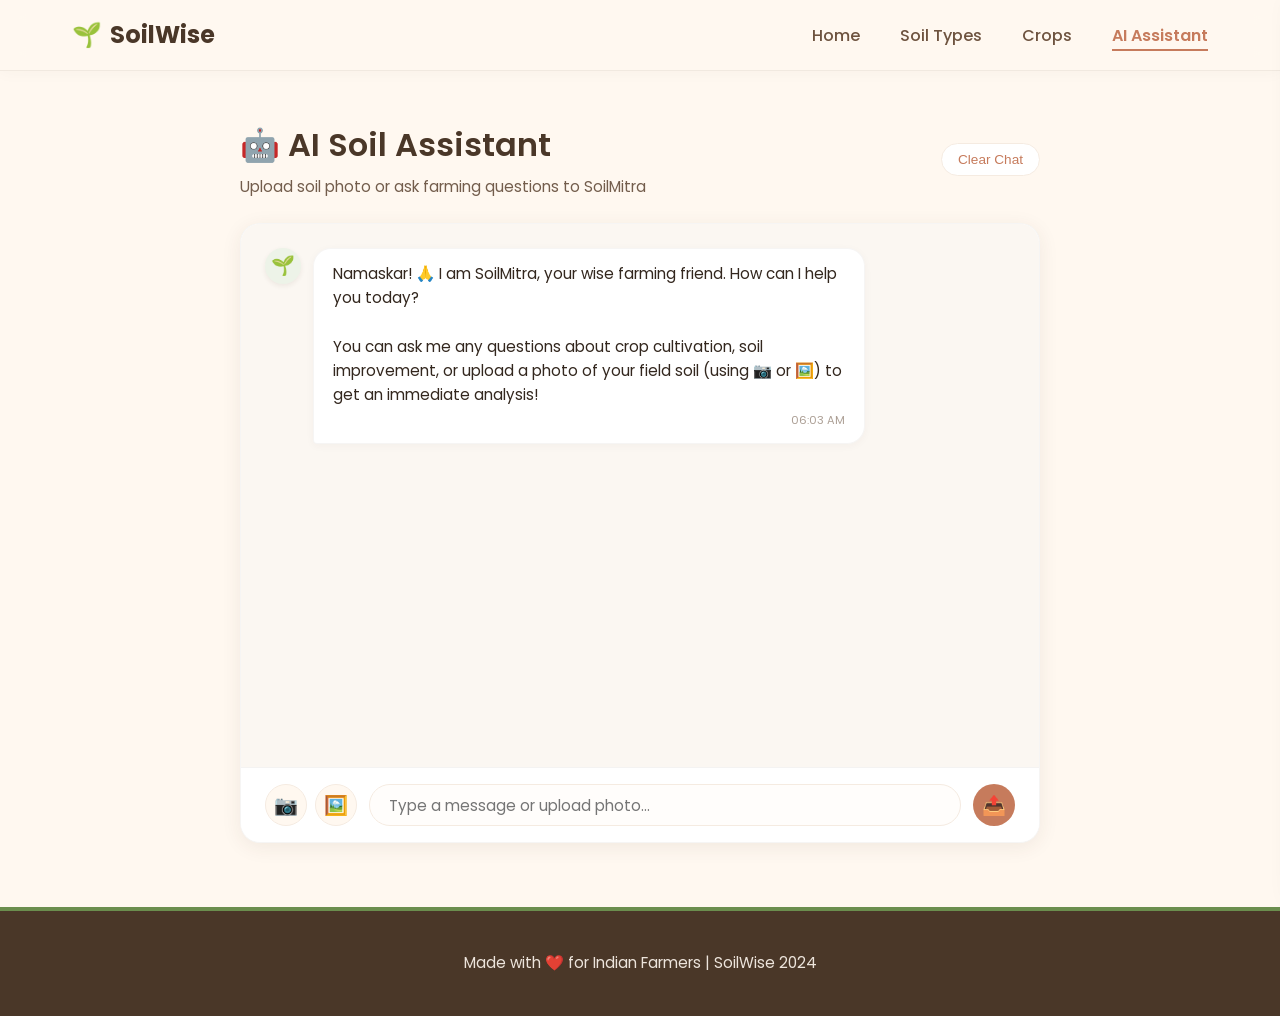
==== ai-assistant.html @ 94078073 "Add files via upload" ====
<!DOCTYPE html>
<html lang="en">
<head>
  <meta charset="UTF-8">
  <meta name="viewport" content="width=device-width, initial-scale=1.0">
  <title>AI Soil Assistant - SoilWise 🌱</title>
  <meta name="description" content="Talk to SoilMitra, your AI farming expert. Upload a soil photo or ask farming questions for instant advice.">
  <link rel="stylesheet" href="style.css">
</head>
<body>

  <!-- Header & Sticky Navbar -->
  <header>
    <nav class="navbar">
      <a href="index.html" class="nav-logo" id="nav-logo">
        <span>🌱</span> SoilWise
      </a>
      <ul class="nav-links">
        <li><a href="index.html" id="nav-home">Home</a></li>
        <li><a href="soil-types.html" id="nav-soils">Soil Types</a></li>
        <li><a href="crops.html" id="nav-crops">Crops</a></li>
        <li><a href="ai-assistant.html" id="nav-assistant">AI Assistant</a></li>
      </ul>
      <button class="hamburger" id="hamburger-menu" aria-label="Toggle Navigation menu">
        <span></span>
        <span></span>
        <span></span>
      </button>
    </nav>
  </header>

  <!-- Mobile Sidebar Menu -->
  <div class="sidebar-overlay" id="sidebar-overlay"></div>
  <aside class="sidebar" id="sidebar-menu">
    <ul class="sidebar-links">
      <li><a href="index.html" id="side-home">Home</a></li>
      <li><a href="soil-types.html" id="side-soils">Soil Types</a></li>
      <li><a href="crops.html" id="side-crops">Crops</a></li>
      <li><a href="ai-assistant.html" id="side-assistant">AI Assistant</a></li>
    </ul>
  </aside>

  <!-- Hidden File Inputs -->
  <input type="file" id="camera-input" capture="environment" accept="image/*" style="display: none;">
  <input type="file" id="gallery-input" accept="image/*" style="display: none;">

  <!-- Main Chat Container -->
  <main class="container">
    <div class="assistant-layout">
      
      <!-- Top header area inside the layout -->
      <div class="assistant-header animate-fade-in">
        <div class="assistant-title-area">
          <h1>🤖 AI Soil Assistant</h1>
          <p class="assistant-subtitle">Upload soil photo or ask farming questions to SoilMitra</p>
        </div>
        <div class="assistant-controls">
          <button class="btn-clear-chat" id="clear-chat-btn" title="Clear chat history">Clear Chat</button>
        </div>
      </div>

      <!-- Chat Room Container -->
      <div class="chat-container animate-fade-in" style="animation-delay: 0.1s;">
        
        <!-- Chat message bubbles -->
        <div class="chat-history" id="chat-history">
          <!-- Filled dynamically by JavaScript -->
        </div>

        <!-- Image upload preview area (appears above typing input) -->
        <div class="preview-thumbnail-container" id="preview-thumbnail-container">
          <div class="preview-image-wrapper">
            <img src="" alt="Selected soil image preview" id="preview-image-element" class="preview-image">
            <button class="btn-remove-preview" id="remove-preview-btn" aria-label="Remove image">&times;</button>
          </div>
          <span class="preview-text">Soil photo ready to analyze</span>
        </div>

        <!-- Text/Action input panel at bottom -->
        <div class="chat-input-bar">
          <div class="image-upload-btns">
            <button class="icon-upload-btn" id="camera-btn" title="Take a photo with camera" aria-label="Camera upload">📷</button>
            <button class="icon-upload-btn" id="gallery-btn" title="Choose from gallery" aria-label="Gallery upload">🖼️</button>
          </div>
          
          <input type="text" id="chat-message-input" class="chat-textarea" placeholder="Type a message or upload photo..." autocomplete="off">
          
          <button class="btn-send" id="send-msg-btn" aria-label="Send message">📤</button>
        </div>

      </div>

    </div>
  </main>



  <!-- Footer -->
  <footer>
    <div class="footer-content">
      <p class="footer-text">Made with ❤️ for Indian Farmers | SoilWise 2024</p>
    </div>
  </footer>

  <script src="script.js"></script>
  <script src="ai-assistant.js"></script>
</body>
</html>
---- style.css ----
@import url('https://fonts.googleapis.com/css2?family=Poppins:wght@300;400;500;600;700&display=swap');

/* CSS Variables */
:root {
  --color-terracotta: #C67B5C;
  --color-terracotta-hover: #B26A4C;
  --color-terracotta-light: #F9EBE6;
  --color-cream: #FFF8F0;
  --color-deep-brown: #4A3728;
  --color-deep-brown-light: #6E533F;
  --color-olive-green: #6B8E4E;
  --color-olive-green-hover: #5A7841;
  --color-olive-green-light: #EDF3E8;
  --color-card-bg: #FFFFFF;
  --color-beige: #F5EBE1;
  --color-text-main: #33271E;
  --color-text-muted: #735D4C;
  --color-shadow: rgba(74, 55, 40, 0.08);
  --color-shadow-hover: rgba(74, 55, 40, 0.15);
  --font-family: 'Poppins', sans-serif;
  --border-radius-lg: 20px;
  --border-radius-md: 12px;
  --border-radius-sm: 8px;
  --transition-speed: 0.3s;
}

/* Global Reset */
* {
  box-sizing: border-box;
  margin: 0;
  padding: 0;
}

html {
  scroll-behavior: smooth;
}

body {
  font-family: var(--font-family);
  background-color: var(--color-cream);
  color: var(--color-text-main);
  line-height: 1.6;
  overflow-x: hidden;
}

/* Custom Scrollbar */
::-webkit-scrollbar {
  width: 8px;
}
::-webkit-scrollbar-track {
  background: var(--color-cream);
}
::-webkit-scrollbar-thumb {
  background: var(--color-terracotta);
  border-radius: 4px;
}
::-webkit-scrollbar-thumb:hover {
  background: var(--color-deep-brown);
}

/* Typography */
h1, h2, h3, h4, h5, h6 {
  color: var(--color-deep-brown);
  font-weight: 600;
  margin-bottom: 0.5rem;
}

a {
  text-decoration: none;
  color: inherit;
}

/* Header & Navigation */
header {
  position: sticky;
  top: 0;
  z-index: 100;
  background: rgba(255, 248, 240, 0.85);
  backdrop-filter: blur(12px);
  -webkit-backdrop-filter: blur(12px);
  border-bottom: 1px solid rgba(74, 55, 40, 0.08);
  box-shadow: 0 2px 15px rgba(74, 55, 40, 0.03);
}

.navbar {
  max-width: 1200px;
  margin: 0 auto;
  padding: 1rem 2rem;
  display: flex;
  justify-content: space-between;
  align-items: center;
}

.nav-logo {
  font-size: 1.5rem;
  font-weight: 700;
  color: var(--color-deep-brown);
  display: flex;
  align-items: center;
  gap: 0.5rem;
  transition: transform var(--transition-speed);
}
.nav-logo:hover {
  transform: scale(1.02);
}

.nav-links {
  display: flex;
  gap: 2.5rem;
  list-style: none;
  align-items: center;
}

.nav-links a {
  font-weight: 500;
  color: var(--color-deep-brown-light);
  position: relative;
  padding: 0.3rem 0;
  transition: color var(--transition-speed);
}

.nav-links a:hover {
  color: var(--color-terracotta);
}

.nav-links a::after {
  content: '';
  position: absolute;
  bottom: 0;
  left: 0;
  width: 0;
  height: 2px;
  background-color: var(--color-terracotta);
  transition: width var(--transition-speed);
}

.nav-links a:hover::after,
.nav-links a.active::after {
  width: 100%;
}

.nav-links a.active {
  color: var(--color-terracotta);
  font-weight: 600;
}

/* Mobile Nav Styles */
.hamburger {
  display: none;
  cursor: pointer;
  background: none;
  border: none;
  z-index: 102;
  padding: 0.5rem;
}

.hamburger span {
  display: block;
  width: 25px;
  height: 3px;
  background-color: var(--color-deep-brown);
  margin: 5px 0;
  transition: all var(--transition-speed) ease-in-out;
  border-radius: 2px;
}

/* Hamburger Animations */
.hamburger.active span:nth-child(1) {
  transform: translateY(8px) rotate(45deg);
  background-color: var(--color-terracotta);
}
.hamburger.active span:nth-child(2) {
  opacity: 0;
}
.hamburger.active span:nth-child(3) {
  transform: translateY(-8px) rotate(-45deg);
  background-color: var(--color-terracotta);
}

.sidebar-overlay {
  position: fixed;
  top: 0;
  left: 0;
  width: 100%;
  height: 100%;
  background: rgba(0, 0, 0, 0.4);
  opacity: 0;
  pointer-events: none;
  transition: opacity var(--transition-speed);
  z-index: 100;
}

.sidebar-overlay.active {
  opacity: 1;
  pointer-events: auto;
}

.sidebar {
  position: fixed;
  top: 0;
  right: -300px;
  width: 280px;
  height: 100%;
  background-color: var(--color-cream);
  z-index: 101;
  box-shadow: -5px 0 25px rgba(74, 55, 40, 0.1);
  padding: 6rem 2rem 2rem 2rem;
  display: flex;
  flex-direction: column;
  gap: 2rem;
  transition: right var(--transition-speed) cubic-bezier(0.16, 1, 0.3, 1);
}

.sidebar.active {
  right: 0;
}

.sidebar-links {
  list-style: none;
  display: flex;
  flex-direction: column;
  gap: 1.5rem;
}

.sidebar-links a {
  font-size: 1.2rem;
  font-weight: 500;
  color: var(--color-deep-brown);
  display: block;
  padding: 0.5rem 0;
  border-bottom: 1px solid rgba(74, 55, 40, 0.05);
  transition: color var(--transition-speed), padding-left var(--transition-speed);
}

.sidebar-links a:hover {
  color: var(--color-terracotta);
  padding-left: 8px;
}

.sidebar-links a.active {
  color: var(--color-terracotta);
  font-weight: 600;
  border-bottom: 2px solid var(--color-terracotta);
}

/* Layout Utilities */
.container {
  max-width: 1200px;
  margin: 0 auto;
  padding: 3rem 2rem;
}

/* Buttons */
.btn {
  display: inline-flex;
  align-items: center;
  justify-content: center;
  padding: 0.8rem 1.8rem;
  border-radius: var(--border-radius-md);
  font-family: var(--font-family);
  font-weight: 500;
  font-size: 1rem;
  cursor: pointer;
  transition: all var(--transition-speed);
  border: none;
  gap: 0.5rem;
}

.btn-primary {
  background-color: var(--color-terracotta);
  color: #FFFFFF;
}

.btn-primary:hover {
  background-color: var(--color-terracotta-hover);
  transform: translateY(-2px);
  box-shadow: 0 4px 12px rgba(198, 123, 92, 0.3);
}

.btn-secondary {
  background-color: transparent;
  color: var(--color-deep-brown);
  border: 2px solid var(--color-deep-brown);
}

.btn-secondary:hover {
  background-color: var(--color-deep-brown);
  color: var(--color-cream);
  transform: translateY(-2px);
}

.btn-olive {
  background-color: var(--color-olive-green);
  color: #FFFFFF;
}

.btn-olive:hover {
  background-color: var(--color-olive-green-hover);
  transform: translateY(-2px);
  box-shadow: 0 4px 12px rgba(107, 142, 78, 0.3);
}

/* Responsive Grid */
.grid-2 {
  display: grid;
  grid-template-columns: repeat(2, 1fr);
  gap: 2rem;
}

.grid-3 {
  display: grid;
  grid-template-columns: repeat(3, 1fr);
  gap: 2rem;
}

.grid-4 {
  display: grid;
  grid-template-columns: repeat(4, 1fr);
  gap: 1.5rem;
}

/* Footer styling */
footer {
  background-color: var(--color-deep-brown);
  color: var(--color-cream);
  text-align: center;
  padding: 2.5rem 2rem;
  margin-top: auto;
  border-top: 4px solid var(--color-olive-green);
}

.footer-content {
  max-width: 1200px;
  margin: 0 auto;
  display: flex;
  flex-direction: column;
  gap: 0.5rem;
}

.footer-text {
  font-size: 0.95rem;
  opacity: 0.9;
}

/* Animations */
@keyframes fadeIn {
  from { opacity: 0; transform: translateY(15px); }
  to { opacity: 1; transform: translateY(0); }
}

.animate-fade-in {
  animation: fadeIn 0.6s cubic-bezier(0.16, 1, 0.3, 1) forwards;
}

/* Responsive media queries */
@media (max-width: 992px) {
  .grid-3 {
    grid-template-columns: repeat(2, 1fr);
  }
  .grid-4 {
    grid-template-columns: repeat(2, 1fr);
  }
}

@media (max-width: 768px) {
  .navbar {
    padding: 1rem 1.5rem;
  }
  .nav-links {
    display: none;
  }
  .hamburger {
    display: block;
  }
  .grid-2, .grid-3, .grid-4 {
    grid-template-columns: 1fr;
    gap: 1.5rem;
  }
  .container {
    padding: 2rem 1.25rem;
  }
}

/* ==========================================================================
   Home Page Styles
   ========================================================================== */
.hero-section {
  text-align: center;
  padding: 5rem 2rem 4rem 2rem;
  background: linear-gradient(135deg, rgba(107, 142, 78, 0.08) 0%, rgba(198, 123, 92, 0.08) 100%);
  border-bottom: 1px solid rgba(74, 55, 40, 0.05);
  border-radius: 0 0 40px 40px;
}

.hero-title {
  font-size: 3.5rem;
  font-weight: 800;
  margin-bottom: 0.5rem;
  color: var(--color-deep-brown);
}

.hero-tagline {
  font-size: 1.5rem;
  font-weight: 600;
  color: var(--color-terracotta);
  margin-bottom: 0.5rem;
  letter-spacing: 0.5px;
}

.hero-subtitle {
  font-size: 1.1rem;
  color: var(--color-text-muted);
  max-width: 600px;
  margin: 0 auto 2rem auto;
}

.features-section {
  padding: 4rem 0;
}

.section-title {
  text-align: center;
  font-size: 2.2rem;
  margin-bottom: 3rem;
  position: relative;
  padding-bottom: 0.75rem;
}

.section-title::after {
  content: '';
  position: absolute;
  bottom: 0;
  left: 50%;
  transform: translateX(-50%);
  width: 60px;
  height: 4px;
  background-color: var(--color-olive-green);
  border-radius: 2px;
}

.feature-card {
  background-color: var(--color-card-bg);
  border-radius: var(--border-radius-lg);
  padding: 2.5rem 2rem;
  text-align: center;
  box-shadow: 0 8px 30px var(--color-shadow);
  transition: all var(--transition-speed);
  display: flex;
  flex-direction: column;
  align-items: center;
  gap: 1.25rem;
  border: 1px solid rgba(74, 55, 40, 0.03);
}

.feature-card:hover {
  transform: translateY(-8px);
  box-shadow: 0 15px 40px var(--color-shadow-hover);
  border-color: rgba(198, 123, 92, 0.2);
}

.feature-icon-container {
  width: 80px;
  height: 80px;
  border-radius: 50%;
  background-color: var(--color-cream);
  display: flex;
  align-items: center;
  justify-content: center;
  font-size: 2.5rem;
  transition: transform var(--transition-speed);
}

.feature-card:hover .feature-icon-container {
  transform: scale(1.1) rotate(5deg);
}

.feature-card h3 {
  font-size: 1.4rem;
}

.feature-card p {
  color: var(--color-text-muted);
  font-size: 0.95rem;
}

.why-soil-section {
  background-color: var(--color-beige);
  border-radius: var(--border-radius-lg);
  padding: 3rem;
  margin-bottom: 4rem;
  border-left: 6px solid var(--color-terracotta);
  box-shadow: 0 4px 15px var(--color-shadow);
}

.why-soil-content {
  max-width: 800px;
  margin: 0 auto;
}

.why-soil-section h2 {
  margin-bottom: 1.5rem;
  display: flex;
  align-items: center;
  gap: 0.75rem;
}

.why-soil-section p {
  font-size: 1.05rem;
  color: var(--color-text-main);
  text-align: justify;
}

/* ==========================================================================
   Soil Types Page Styles
   ========================================================================== */
.soil-intro-text {
  text-align: center;
  color: var(--color-text-muted);
  margin-bottom: 3rem;
  font-size: 1.1rem;
}

.soil-card {
  background-color: var(--color-card-bg);
  border-radius: var(--border-radius-lg);
  padding: 2rem;
  box-shadow: 0 8px 30px var(--color-shadow);
  border: 1px solid rgba(74, 55, 40, 0.03);
  transition: all var(--transition-speed);
  cursor: pointer;
  position: relative;
  overflow: hidden;
  display: flex;
  flex-direction: column;
  gap: 1rem;
}

.soil-card:hover {
  transform: translateY(-5px);
  box-shadow: 0 12px 35px var(--color-shadow-hover);
  border-color: rgba(107, 142, 78, 0.2);
}

.soil-card-header {
  display: flex;
  align-items: center;
  gap: 1rem;
}

.soil-emoji {
  font-size: 2.5rem;
}

.soil-coverage-badge {
  position: absolute;
  top: 1.5rem;
  right: 1.5rem;
  background-color: var(--color-olive-green-light);
  color: var(--color-olive-green-hover);
  font-weight: 600;
  font-size: 0.8rem;
  padding: 0.25rem 0.75rem;
  border-radius: 50px;
}

.soil-preview {
  color: var(--color-text-muted);
  font-size: 0.95rem;
  flex-grow: 1;
}

.soil-learn-more {
  color: var(--color-terracotta);
  font-weight: 600;
  font-size: 0.9rem;
  display: flex;
  align-items: center;
  gap: 0.25rem;
  margin-top: auto;
}

.soil-learn-more span {
  transition: transform var(--transition-speed);
}

.soil-card:hover .soil-learn-more span {
  transform: translateX(4px);
}

/* Modal Overlay Styles */
.modal-overlay {
  position: fixed;
  top: 0;
  left: 0;
  width: 100%;
  height: 100%;
  background-color: rgba(74, 55, 40, 0.5);
  backdrop-filter: blur(5px);
  z-index: 2000;
  display: flex;
  align-items: center;
  justify-content: center;
  opacity: 0;
  pointer-events: none;
  transition: opacity var(--transition-speed) ease;
  padding: 1.5rem;
}

.modal-overlay.active {
  opacity: 1;
  pointer-events: auto;
}

.modal-content {
  background-color: var(--color-cream);
  width: 100%;
  max-width: 650px;
  border-radius: var(--border-radius-lg);
  box-shadow: 0 15px 50px rgba(0, 0, 0, 0.15);
  overflow: hidden;
  border: 1px solid var(--color-beige);
  transform: scale(0.9);
  transition: transform var(--transition-speed) cubic-bezier(0.16, 1, 0.3, 1);
  display: flex;
  flex-direction: column;
  max-height: 90vh;
}

.modal-overlay.active .modal-content {
  transform: scale(1);
}

.modal-header {
  background-color: var(--color-deep-brown);
  color: var(--color-cream);
  padding: 1.5rem 2rem;
  position: relative;
  display: flex;
  align-items: center;
  gap: 1rem;
}

.modal-header h2 {
  color: var(--color-cream);
  margin-bottom: 0;
  font-size: 1.5rem;
}

.modal-close-btn {
  position: absolute;
  top: 50%;
  right: 1.5rem;
  transform: translateY(-50%);
  background: none;
  border: none;
  color: var(--color-cream);
  font-size: 1.8rem;
  cursor: pointer;
  opacity: 0.8;
  transition: opacity var(--transition-speed), transform var(--transition-speed);
  line-height: 1;
}

.modal-close-btn:hover {
  opacity: 1;
  transform: translateY(-50%) rotate(90deg);
}

.modal-body {
  padding: 2rem;
  overflow-y: auto;
}

.details-grid {
  display: grid;
  grid-template-columns: repeat(2, 1fr);
  gap: 1.5rem;
  margin-bottom: 1.5rem;
}

.detail-item {
  background-color: var(--color-card-bg);
  border-radius: var(--border-radius-md);
  padding: 1rem;
  border-left: 4px solid var(--color-olive-green);
  box-shadow: 0 2px 10px var(--color-shadow);
}

.detail-item.terracotta-accent {
  border-left-color: var(--color-terracotta);
}

.detail-label {
  font-size: 0.8rem;
  text-transform: uppercase;
  letter-spacing: 0.5px;
  color: var(--color-text-muted);
  font-weight: 600;
  margin-bottom: 0.25rem;
}

.detail-value {
  font-size: 0.95rem;
  color: var(--color-text-main);
  font-weight: 500;
}

.detail-item-full {
  grid-column: span 2;
}

.badge-container {
  display: flex;
  flex-wrap: wrap;
  gap: 0.5rem;
  margin-top: 0.5rem;
}

.crop-tag {
  background-color: var(--color-olive-green-light);
  color: var(--color-olive-green-hover);
  padding: 0.25rem 0.75rem;
  border-radius: 50px;
  font-size: 0.85rem;
  font-weight: 500;
}

@media (max-width: 576px) {
  .details-grid {
    grid-template-columns: 1fr;
  }
  .detail-item-full {
    grid-column: span 1;
  }
  .modal-body {
    padding: 1.25rem;
  }
}

/* ==========================================================================
   Crop Guide Page Styles
   ========================================================================== */
.crop-controls-container {
  max-width: 800px;
  margin: 0 auto 3rem auto;
  display: flex;
  flex-direction: column;
  gap: 1.5rem;
}

.search-bar-wrapper {
  position: relative;
  width: 100%;
}

.search-input {
  width: 100%;
  padding: 1rem 1.5rem 1rem 3.25rem;
  border-radius: 50px;
  border: 2px solid var(--color-beige);
  background-color: var(--color-card-bg);
  color: var(--color-text-main);
  font-family: var(--font-family);
  font-size: 1.05rem;
  box-shadow: 0 4px 15px var(--color-shadow);
  transition: all var(--transition-speed);
}

.search-input:focus {
  outline: none;
  border-color: var(--color-terracotta);
  box-shadow: 0 4px 20px rgba(198, 123, 92, 0.15);
}

.search-icon {
  position: absolute;
  left: 1.25rem;
  top: 50%;
  transform: translateY(-50%);
  font-size: 1.2rem;
  pointer-events: none;
  opacity: 0.6;
}

.filter-buttons {
  display: flex;
  flex-wrap: wrap;
  justify-content: center;
  gap: 0.75rem;
}

.filter-btn {
  padding: 0.6rem 1.25rem;
  border-radius: 50px;
  border: 1px solid var(--color-beige);
  background-color: var(--color-card-bg);
  color: var(--color-text-muted);
  font-family: var(--font-family);
  font-weight: 500;
  cursor: pointer;
  transition: all var(--transition-speed);
}

.filter-btn:hover {
  background-color: var(--color-beige);
  color: var(--color-deep-brown);
}

.filter-btn.active {
  background-color: var(--color-olive-green);
  color: #FFFFFF;
  border-color: var(--color-olive-green);
  box-shadow: 0 4px 10px rgba(107, 142, 78, 0.2);
}

.crop-card {
  background-color: var(--color-card-bg);
  border-radius: var(--border-radius-lg);
  padding: 2rem;
  box-shadow: 0 6px 20px var(--color-shadow);
  border: 1px solid rgba(74, 55, 40, 0.02);
  transition: all var(--transition-speed);
  display: flex;
  flex-direction: column;
  gap: 1rem;
}

.crop-card:hover {
  transform: translateY(-5px);
  box-shadow: 0 12px 30px var(--color-shadow-hover);
  border-color: rgba(198, 123, 92, 0.1);
}

.crop-card-header {
  display: flex;
  justify-content: space-between;
  align-items: flex-start;
}

.crop-title-area {
  display: flex;
  align-items: center;
  gap: 0.75rem;
}

.crop-emoji {
  font-size: 2rem;
}

.crop-card h3 {
  font-size: 1.3rem;
  margin-bottom: 0;
}

.crop-category-badge {
  background-color: var(--color-beige);
  color: var(--color-deep-brown-light);
  font-size: 0.75rem;
  padding: 0.2rem 0.6rem;
  border-radius: 50px;
  font-weight: 600;
  text-transform: uppercase;
}

.crop-info-list {
  display: flex;
  flex-direction: column;
  gap: 0.5rem;
  font-size: 0.9rem;
  color: var(--color-text-main);
  border-top: 1px solid rgba(74, 55, 40, 0.06);
  border-bottom: 1px solid rgba(74, 55, 40, 0.06);
  padding: 0.8rem 0;
}

.crop-info-row {
  display: flex;
  justify-content: space-between;
}

.crop-info-label {
  color: var(--color-text-muted);
  font-weight: 500;
}

.crop-info-val {
  font-weight: 600;
  color: var(--color-deep-brown);
  text-align: right;
  max-width: 60%;
}

.crop-tip {
  font-size: 0.85rem;
  font-style: italic;
  color: var(--color-text-muted);
  display: flex;
  align-items: flex-start;
  gap: 0.4rem;
  background-color: var(--color-cream);
  padding: 0.6rem 0.8rem;
  border-radius: var(--border-radius-sm);
  border-left: 3px solid var(--color-terracotta);
}

.crop-tip span {
  font-size: 1rem;
}

.no-results {
  grid-column: 1 / -1;
  text-align: center;
  padding: 4rem 2rem;
  display: flex;
  flex-direction: column;
  align-items: center;
  gap: 1rem;
}

.no-results-icon {
  font-size: 3rem;
}

.no-results-text {
  font-size: 1.2rem;
  font-weight: 600;
  color: var(--color-text-muted);
}

/* ==========================================================================
   AI Assistant Page Styles
   ========================================================================== */
.assistant-layout {
  max-width: 800px;
  margin: 0 auto;
  height: calc(100vh - 160px);
  display: flex;
  flex-direction: column;
  position: relative;
}

.assistant-header {
  display: flex;
  justify-content: space-between;
  align-items: center;
  margin-bottom: 1.5rem;
}

.assistant-title-area h1 {
  font-size: 2rem;
  margin-bottom: 0.25rem;
}

.assistant-subtitle {
  color: var(--color-text-muted);
  font-size: 0.95rem;
}

.assistant-controls {
  display: flex;
  align-items: center;
  gap: 1rem;
}

.btn-settings {
  background-color: var(--color-card-bg);
  border: 1px solid var(--color-beige);
  color: var(--color-deep-brown);
  font-size: 1.2rem;
  width: 40px;
  height: 40px;
  border-radius: 50%;
  display: flex;
  align-items: center;
  justify-content: center;
  cursor: pointer;
  box-shadow: 0 2px 10px var(--color-shadow);
  transition: all var(--transition-speed);
}

.btn-settings:hover {
  transform: rotate(45deg);
  background-color: var(--color-beige);
}

.btn-clear-chat {
  font-size: 0.85rem;
  padding: 0.5rem 1rem;
  border-radius: 50px;
  background-color: var(--color-card-bg);
  border: 1px solid var(--color-beige);
  color: var(--color-terracotta);
  cursor: pointer;
  font-weight: 500;
  transition: all var(--transition-speed);
}

.btn-clear-chat:hover {
  background-color: var(--color-terracotta-light);
}

.api-warning-banner {
  background-color: #FDF2E9;
  border-left: 4px solid #E67E22;
  color: #C0392B;
  padding: 1rem;
  border-radius: var(--border-radius-md);
  margin-bottom: 1rem;
  display: flex;
  justify-content: space-between;
  align-items: center;
  font-size: 0.9rem;
  font-weight: 500;
  box-shadow: 0 4px 10px var(--color-shadow);
}

.api-warning-banner button {
  background-color: #E67E22;
  color: #FFFFFF;
  border: none;
  padding: 0.4rem 0.8rem;
  border-radius: var(--border-radius-sm);
  font-weight: 600;
  font-size: 0.8rem;
  cursor: pointer;
  transition: background-color var(--transition-speed);
}

.api-warning-banner button:hover {
  background-color: #D35400;
}

/* Chat container */
.chat-container {
  flex-grow: 1;
  background-color: var(--color-card-bg);
  border-radius: var(--border-radius-lg);
  box-shadow: 0 4px 20px var(--color-shadow);
  border: 1px solid rgba(74, 55, 40, 0.05);
  display: flex;
  flex-direction: column;
  overflow: hidden;
  margin-bottom: 1rem;
}

.chat-history {
  flex-grow: 1;
  overflow-y: auto;
  padding: 1.5rem;
  display: flex;
  flex-direction: column;
  gap: 1rem;
  background-color: #FBF7F2; /* Subtly different warm color for chat background */
}

/* Chat Message Bubbles */
.chat-message {
  display: flex;
  gap: 0.75rem;
  max-width: 80%;
  animation: fadeIn 0.3s ease forwards;
}

.chat-message.user {
  align-self: flex-end;
  flex-direction: row-reverse;
}

.chat-message.ai {
  align-self: flex-start;
}

.avatar {
  width: 36px;
  height: 36px;
  border-radius: 50%;
  background-color: var(--color-olive-green-light);
  display: flex;
  align-items: center;
  justify-content: center;
  font-size: 1.2rem;
  flex-shrink: 0;
  box-shadow: 0 2px 5px var(--color-shadow);
}

.bubble {
  padding: 0.8rem 1.2rem;
  border-radius: 18px;
  font-size: 0.95rem;
  position: relative;
  box-shadow: 0 2px 8px rgba(74, 55, 40, 0.04);
}

.chat-message.user .bubble {
  background-color: var(--color-terracotta);
  color: #FFFFFF;
  border-bottom-right-radius: 4px;
}

.chat-message.ai .bubble {
  background-color: var(--color-card-bg);
  color: var(--color-text-main);
  border: 1px solid rgba(74, 55, 40, 0.05);
  border-bottom-left-radius: 4px;
}

.message-image {
  max-width: 100%;
  max-height: 200px;
  border-radius: var(--border-radius-sm);
  margin-top: 0.5rem;
  display: block;
  object-fit: cover;
  box-shadow: 0 2px 5px rgba(0,0,0,0.1);
}

.message-time {
  font-size: 0.7rem;
  opacity: 0.6;
  text-align: right;
  margin-top: 0.3rem;
  display: block;
}

.chat-message.user .message-time {
  color: rgba(255, 255, 255, 0.8);
}

.chat-message.ai .message-time {
  color: var(--color-text-muted);
}

/* Typing Indicator */
.typing-indicator {
  display: flex;
  align-items: center;
  gap: 4px;
  padding: 0.5rem 0.25rem;
}

.typing-dot {
  width: 8px;
  height: 8px;
  background-color: var(--color-text-muted);
  border-radius: 50%;
  opacity: 0.4;
  animation: typingBounce 1.4s infinite ease-in-out both;
}

.typing-dot:nth-child(2) {
  animation-delay: 0.2s;
}

.typing-dot:nth-child(3) {
  animation-delay: 0.4s;
}

@keyframes typingBounce {
  0%, 80%, 100% { transform: scale(0.6); opacity: 0.4; }
  40% { transform: scale(1); opacity: 1; }
}

/* Chat Input Bar */
.chat-input-bar {
  padding: 1rem 1.5rem;
  background-color: var(--color-card-bg);
  border-top: 1px solid rgba(74, 55, 40, 0.06);
  display: flex;
  align-items: center;
  gap: 0.75rem;
}

.image-upload-btns {
  display: flex;
  gap: 0.5rem;
}

.icon-upload-btn {
  width: 42px;
  height: 42px;
  border-radius: 50%;
  background-color: var(--color-cream);
  border: 1px solid var(--color-beige);
  color: var(--color-deep-brown-light);
  display: flex;
  align-items: center;
  justify-content: center;
  font-size: 1.2rem;
  cursor: pointer;
  transition: all var(--transition-speed);
}

.icon-upload-btn:hover {
  background-color: var(--color-beige);
  color: var(--color-deep-brown);
}

.chat-textarea {
  flex-grow: 1;
  border-radius: 25px;
  border: 1.5px solid var(--color-beige);
  padding: 0.6rem 1.2rem;
  font-family: var(--font-family);
  font-size: 0.95rem;
  color: var(--color-text-main);
  resize: none;
  height: 42px;
  line-height: 1.4;
  outline: none;
  background-color: #FFFDFB;
  transition: border-color var(--transition-speed);
  display: flex;
  align-items: center;
}

.chat-textarea:focus {
  border-color: var(--color-terracotta);
}

.btn-send {
  width: 42px;
  height: 42px;
  border-radius: 50%;
  background-color: var(--color-terracotta);
  color: #FFFFFF;
  border: none;
  display: flex;
  align-items: center;
  justify-content: center;
  font-size: 1.2rem;
  cursor: pointer;
  transition: all var(--transition-speed);
  flex-shrink: 0;
}

.btn-send:hover {
  background-color: var(--color-terracotta-hover);
  transform: scale(1.05);
}

/* Image Preview Thumbnail (Above Input) */
.preview-thumbnail-container {
  display: none;
  padding: 0.75rem 1.5rem;
  background-color: var(--color-cream);
  border-top: 1px solid rgba(74, 55, 40, 0.05);
  align-items: center;
  gap: 0.75rem;
}

.preview-thumbnail-container.active {
  display: flex;
}

.preview-image-wrapper {
  position: relative;
  width: 60px;
  height: 60px;
  border-radius: var(--border-radius-sm);
  overflow: hidden;
  box-shadow: 0 2px 8px rgba(0,0,0,0.1);
  border: 1.5px solid var(--color-terracotta);
}

.preview-image {
  width: 100%;
  height: 100%;
  object-fit: cover;
}

.btn-remove-preview {
  position: absolute;
  top: 2px;
  right: 2px;
  background-color: rgba(74, 55, 40, 0.85);
  color: #FFFFFF;
  border: none;
  border-radius: 50%;
  width: 16px;
  height: 16px;
  font-size: 0.7rem;
  display: flex;
  align-items: center;
  justify-content: center;
  cursor: pointer;
}

.preview-text {
  font-size: 0.85rem;
  color: var(--color-text-muted);
}

/* Settings Modal Input styling */
.settings-form-group {
  display: flex;
  flex-direction: column;
  gap: 0.5rem;
  margin-bottom: 1.5rem;
}

.settings-input {
  width: 100%;
  padding: 0.8rem 1rem;
  border-radius: var(--border-radius-sm);
  border: 1.5px solid var(--color-beige);
  font-family: var(--font-family);
  font-size: 0.95rem;
  outline: none;
  transition: border-color var(--transition-speed);
}

.settings-input:focus {
  border-color: var(--color-terracotta);
}

.settings-help {
  font-size: 0.8rem;
  color: var(--color-text-muted);
}

.settings-actions {
  display: flex;
  justify-content: flex-end;
  gap: 0.75rem;
}

@media (max-width: 576px) {
  .assistant-layout {
    height: calc(100vh - 120px);
  }
  .chat-container {
    border-radius: var(--border-radius-md);
  }
  .chat-message {
    max-width: 90%;
  }
  .chat-input-bar {
    padding: 0.75rem 1rem;
  }
}
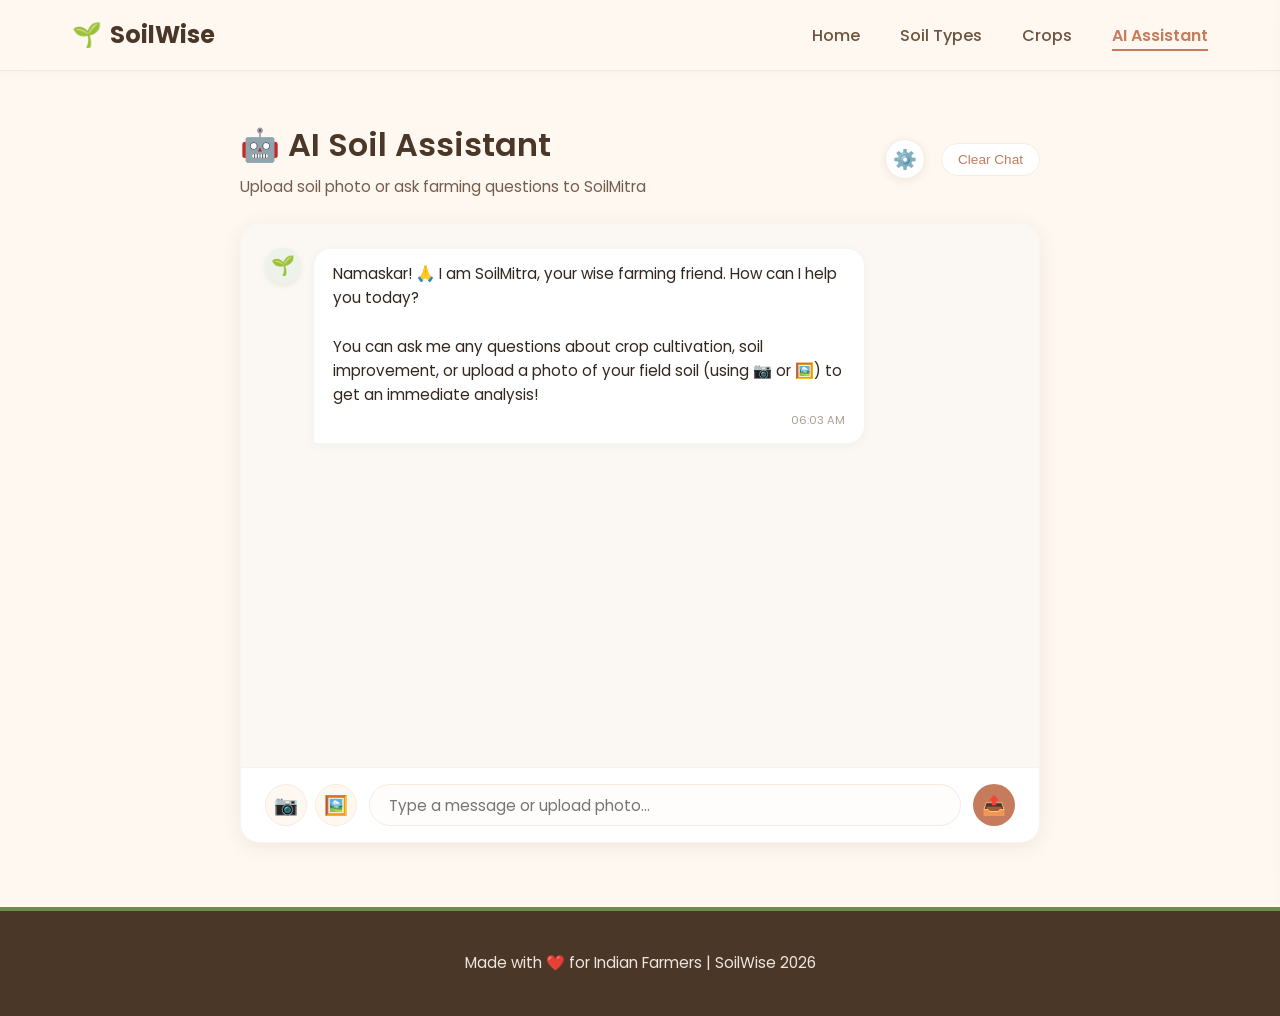
==== commit fb39c8f8: "Add API Key settings and warning banner" ====
--- a/ai-assistant.html
+++ b/ai-assistant.html
@@ -55,8 +55,15 @@
           <p class="assistant-subtitle">Upload soil photo or ask farming questions to SoilMitra</p>
         </div>
         <div class="assistant-controls">
+          <button class="btn-settings" id="settings-btn" title="API Key Settings">⚙️</button>
           <button class="btn-clear-chat" id="clear-chat-btn" title="Clear chat history">Clear Chat</button>
         </div>
+      </div>
+
+      <!-- API Warning Banner (shows if key is missing) -->
+      <div class="api-warning-banner animate-fade-in" id="api-warning" style="display: none; animation-delay: 0.05s;">
+        <span>⚠️ Google Gemini API Key is required to chat with SoilMitra.</span>
+        <button id="setup-key-btn">Set API Key</button>
       </div>
 
       <!-- Chat Room Container -->
@@ -92,13 +99,31 @@
 
     </div>
   </main>
-
-
+  <!-- Settings Modal (API Key Input) -->
+  <div class="modal-overlay" id="settings-modal">
+    <div class="modal-content">
+      <header class="modal-header">
+        <h2>⚙️ API Key Settings</h2>
+        <button class="modal-close-btn" id="close-settings-btn" aria-label="Close settings modal">&times;</button>
+      </header>
+      <div class="modal-body">
+        <div class="settings-form-group">
+          <label for="api-key-input" style="font-weight: 600; color: var(--color-deep-brown); margin-bottom: 0.5rem; display: block;">Google Gemini API Key</label>
+          <input type="password" id="api-key-input" class="settings-input" placeholder="Enter your Gemini API Key (AIzaSy...)">
+          <p class="settings-help" style="margin-top: 0.5rem;">Your API key is stored locally in your browser (localStorage) and never sent anywhere else. You can get a free key from Google AI Studio.</p>
+        </div>
+        <div class="settings-actions">
+          <button class="btn btn-secondary" id="cancel-settings-btn">Cancel</button>
+          <button class="btn btn-primary" id="save-settings-btn">Save Key</button>
+        </div>
+      </div>
+    </div>
+  </div>
 
   <!-- Footer -->
   <footer>
     <div class="footer-content">
-      <p class="footer-text">Made with ❤️ for Indian Farmers | SoilWise 2024</p>
+      <p class="footer-text">Made with ❤️ for Indian Farmers | SoilWise 2026</p>
     </div>
   </footer>
 
